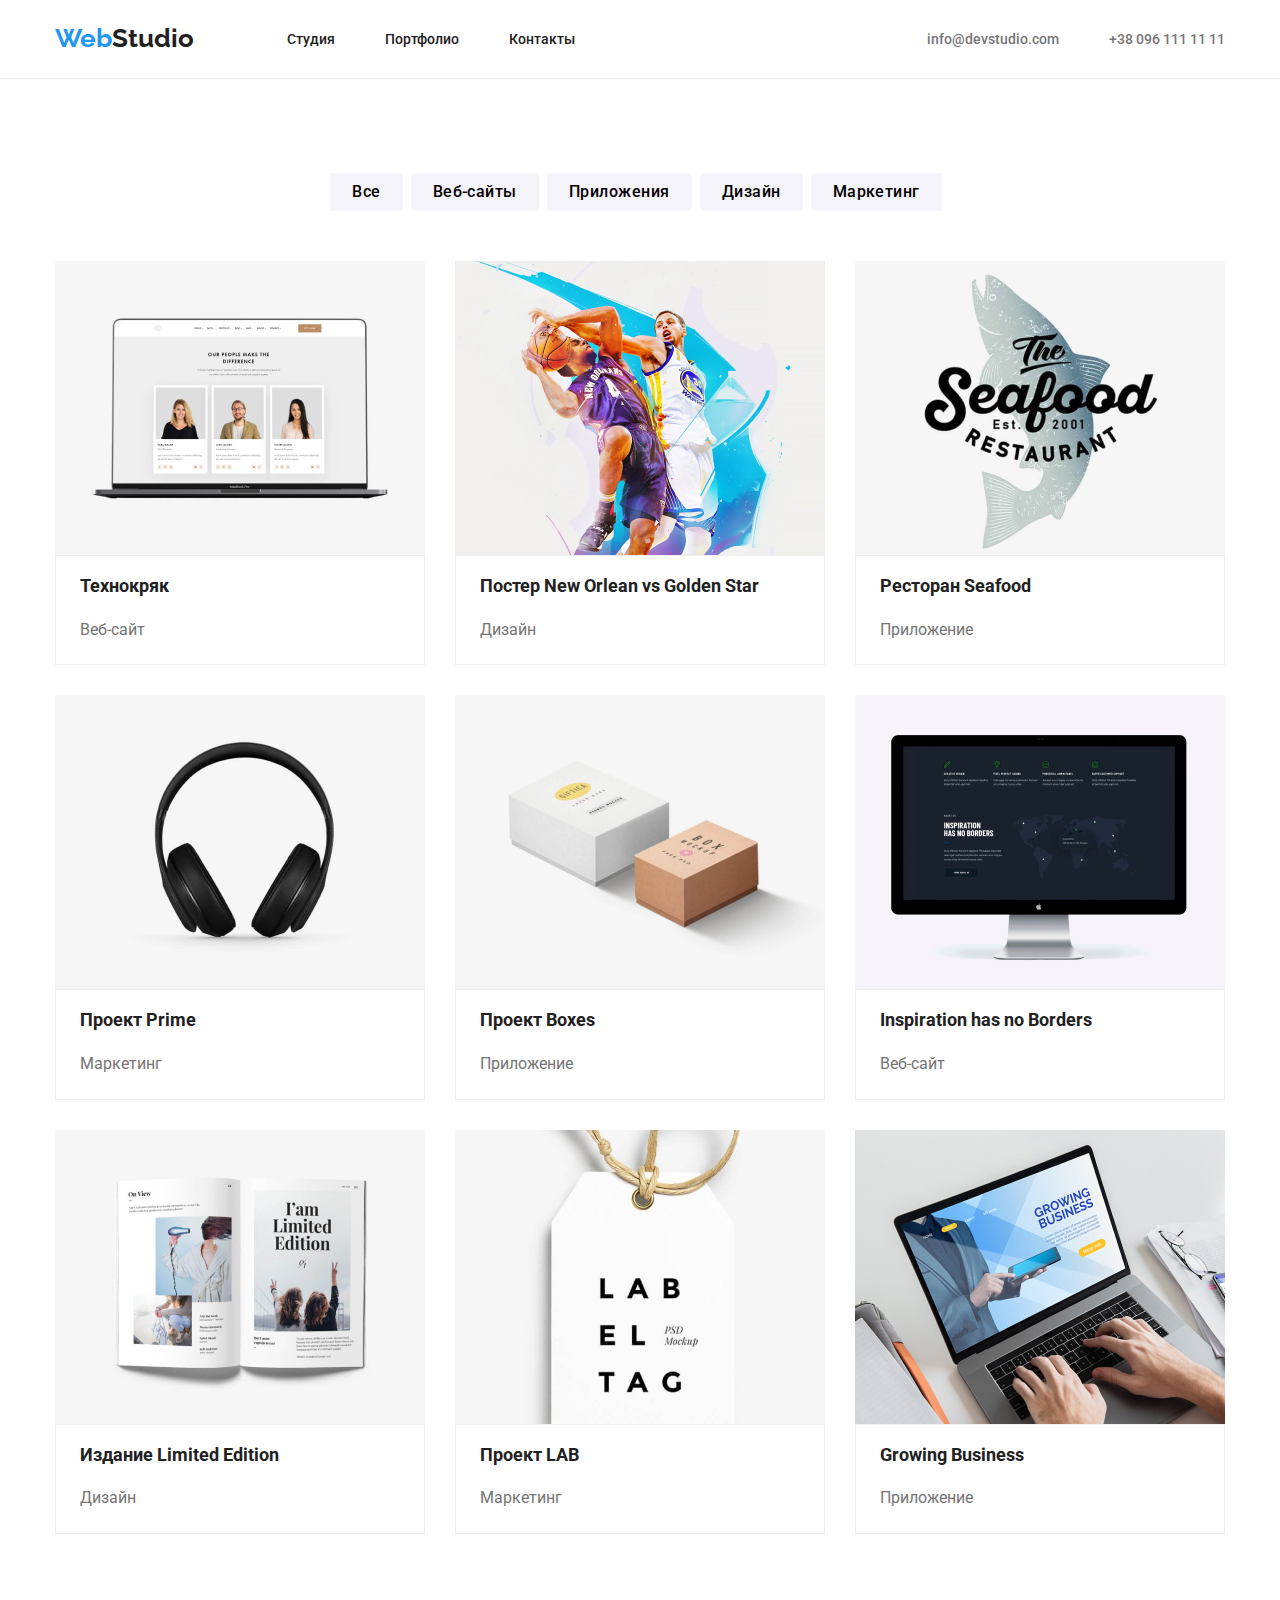
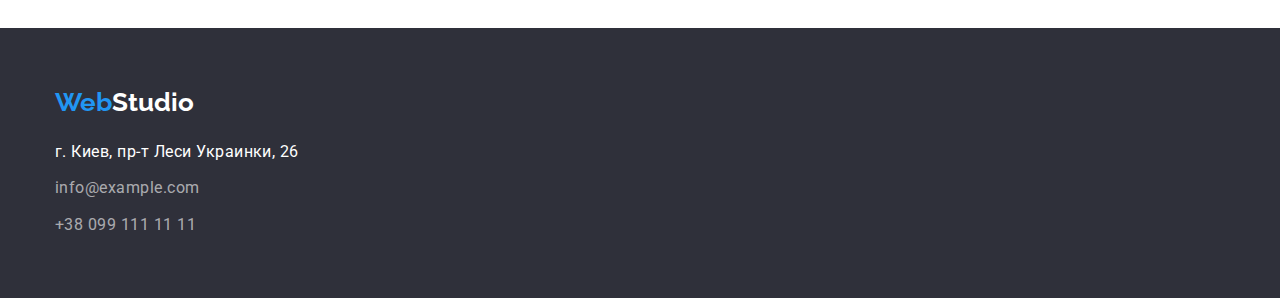
==== portfolio.html @ bd123f01 "pre-commit" ====
<!DOCTYPE html>
<html lang="en">
  <head>
    <meta charset="UTF-8" />
    <meta http-equiv="X-UA-Compatible" content="IE=edge" />
    <meta name="viewport" content="width=device-width, initial-scale=1.0" />
    <title>Портфолио</title>
    <link rel="preconnect" href="https://fonts.googleapis.com" />
    <link rel="preconnect" href="https://fonts.gstatic.com" crossorigin />
    <link
      href="https://fonts.googleapis.com/css2?family=Raleway:wght@700&family=Roboto:wght@400;500;700&display=swap"
      rel="stylesheet"
    />
    <link rel="stylesheet" type="text/css" href="css/styles.css" />
    <link rel="stylesheet" type="text/css" href="css/normalize.css" />
  </head>
  <body>
    <header class="header">
      <section class="header_section section">
        <div class="container header_container">
          <nav>
            <a href="index.html" class="logo"><span>Web</span>Studio</a>
            <ul class="header_navigation">
              <li><a href="index.html">Студия</a></li>
              <li><a href="portfolio.html">Портфолио</a></li>
              <li><a href="#">Контакты</a></li>
            </ul>
          </nav>
          <div class="header_contacts">
            <a href="mailto:info@devstudio.com">info@devstudio.com</a>
            <a href="tel:+38 096 111 11 11">+38 096 111 11 11</a>
          </div>
        </div>
      </section>
    </header>
    <main>
      <section class="navigation section">
        <div class="container">
          <ul class="list">
            <li><button type="button" class="portfolio_button">Все</button></li>
            <li><button type="button" class="portfolio_button">Веб-сайты</button></li>
            <li><button type="button" class="portfolio_button">Приложения</button></li>
            <li><button type="button" class="portfolio_button">Дизайн</button></li>
            <li><button type="button" class="portfolio_button">Маркетинг</button></li>
          </ul>
          <ul class="portfolio_card_list">
            <li class="portfolio_card">
              <img src="images/porfolio_img/porfolio_img_1.jpg" alt="Страница" />
              <div class="portfolio_card_content">
                <h3>Технокряк</h3>
                <p>Веб-сайт</p>
              </div>
            </li>
            <li class="portfolio_card">
              <img src="images/porfolio_img/porfolio_img_2.jpg" alt="Баскетболист" />
              <div class="portfolio_card_content">
                <h3>Постер New Orlean vs Golden Star</h3>
                <p>Дизайн</p>
              </div>
            </li>
            <li class="portfolio_card">
              <img src="images/porfolio_img/porfolio_img_3.jpg" alt="Морепродукты" />
              <div class="portfolio_card_content">
                <h3>Ресторан Seafood</h3>
                <p>Приложение</p>
              </div>
            </li>
            <li class="portfolio_card">
              <img src="images/porfolio_img/porfolio_img_4.jpg" alt="Наушники" />
              <div class="portfolio_card_content">
                <h3>Проект Prime</h3>
                <p>Маркетинг</p>
              </div>
            </li>
            <li class="portfolio_card">
              <img src="images/porfolio_img/porfolio_img_5.jpg" alt="Коробки" />
              <div class="portfolio_card_content">
                <h3>Проект Boxes</h3>
                <p>Приложение</p>
              </div>
            </li>
            <li class="portfolio_card">
              <img src="images/porfolio_img/porfolio_img_6.jpg" alt="Монитор" />
              <div class="portfolio_card_content">
                <h3>Inspiration has no Borders</h3>
                <p>Веб-сайт</p>
              </div>
            </li>
            <li class="portfolio_card">
              <img src="images/porfolio_img/porfolio_img_7.jpg" alt="Книга" />
              <div class="portfolio_card_content">
                <h3>Издание Limited Edition</h3>
                <p>Дизайн</p>
              </div>
            </li>
            <li class="portfolio_card">
              <img src="images/porfolio_img/porfolio_img_8.jpg" alt="Бирка" />
              <div class="portfolio_card_content">
                <h3>Проект LAB</h3>
                <p>Маркетинг</p>
              </div>
            </li>
            <li class="portfolio_card">
              <img src="images/porfolio_img/porfolio_img_9.jpg" alt="Лептоп" />
              <div class="portfolio_card_content">
                <h3>Growing Business</h3>
                <p>Приложение</p>
              </div>
            </li>
          </ul>
        </div>
      </section>
    </main>
    <footer class="section footer_section">
      <div class="container">
        <a href="index.html" class="logo"><span>Web</span>Studio</a>
        <address class="footer_adress">
          <ul class="footer_list">
            <li><a href="#" class="link fst_link">г. Киев, пр-т Леси Украинки, 26</a></li>
            <li><a href="mailto:info@example.com" class="link">info@example.com</a></li>
            <li><a href="tel:+38 099 111 11 11" class="link">+38 099 111 11 11</a></li>
          </ul>
        </address>
      </div>
    </footer>
  </body>
</html>
---- css/styles.css ----
body {
    font-family: 'Roboto', sans-serif;
    color: #212121;
    margin: 0;
    max-width: 100%;
}

.section {
    padding: 94px 0;
}

.container {
    width: 1200px;
    margin: 0 auto;
    padding: 0 15px;
}

li {
list-style-type: none;
}

.header_section {
    border-bottom: 1px solid #ECECEC;
}

header .header_section {
    padding: 24px 0;
}

header .header_container {
    display: flex;
    justify-content: space-between;
}

.header_container nav {
    display: flex;
}

.logo {
    font-size: 26px;
    font-weight: 700;
    font-family: 'Raleway', sans-serif;
}

header .logo {
    margin-right: 93px;
}

 header .logo:hover {
    color: #212121;
    cursor: pointer;
 }

.logo span {
    color: #2196F3;
}

.header_navigation {
    display: flex;
    margin: 0;
    padding: 0;
    align-items: center;
}

.header_navigation li {
    margin-right: 50px;
}

header a {
    color: #212121;
    text-decoration: none;
    font-size: 14px;
    font-weight: 500;

}

header a:hover {
    color: #2196F3;
}

header a:focus {
    color: #2196F3;
}

.header_contacts {
    align-items: center;
    display: flex;
}

.header_contacts a {
    color: #757575;
    margin-left: 50px;
}

section h2 {
    margin: 0;
    font-weight: 700;
    font-size: 36px;
    line-height: 42px;
    margin-bottom: 50px;
    text-align: center;
}

.list {
    margin: 0;
    padding: 0;
    display: flex;
    justify-content: space-between;
}

.main_item {
    background-color: #2F303A;
    text-align: center;
}

.main_item {
    padding: 200px 0;
}

.main_item h1 {
    color: white;
    font-weight: 900;
    font-size: 44px;
    line-height: 1.36;
    letter-spacing: 0.06em;
    margin: 0 0 40px 0;
}

.main_item button {
    background: #2196F3;
    width: 200px;
    height: 50px;
    box-shadow: 0px 4px 4px rgba(0, 0, 0, 0.15);
    border-radius: 4px;
    border: none;
    font-size: 16px;
    line-height: 1.88em;
    font-weight: 700;
    color: #FFFFFF;
}

.main_item button:hover {
    background: #188CE8;
    border: none;
    cursor: pointer;
    transition: 0.5s;
}

.main_item button:focus {
    background: #188CE8;
}

.main_item button:active {
    background: #188CE8;
}

.why_me {
    /* background: #E5E5E5; */
    letter-spacing: 0.03em;
}

.why_me_column {
    width: 370px;
    margin-right: 30px;
}

.why_me p {
    margin-top: 0;
    font-size: 14px;
    font-weight: 700;
    line-height: 1.71;
}

.why_me .secondary_text {
    color: #757575;
    font-weight: 400;
}

.about_us {
    /* background: #E5E5E5; */
    padding-top: 0;
}

.about_us img {
    width: 370px;
    height: 294px;
}

.our_team {
    background: #F5F4FA;
    text-align: center;
    letter-spacing: 0.03em;
}

.our_team_column {
    background-color: #FFFFFF;
    box-shadow: 0px 1px 3px rgba(0, 0, 0, 0.12), 0px 1px 1px rgba(0, 0, 0, 0.14), 0px 2px 1px rgba(0, 0, 0, 0.2);
    border-radius: 0px 0px 4px 4px;
}

.our_team_column_content {
    padding: 30px;
}

.our_team img {
    width: 270px;
    height: 260px;
}

.our_team h3 {
    font-weight: 500;
    margin-top: 0;
    font-size: 16px;
    line-height: 1.18;
}

.our_team .secondary_text {
    color: #757575;
    font-size: 16px;
    font-weight: 400;
    margin-bottom: 0;
    line-height: 1.18;
}

.navigation {
    text-align: center;
    padding-bottom: 94px;
}

.navigation .list {
    display: flex;
    justify-content: center;
}

.navigation .list li {
    margin-right: 8px;
}

.portfolio_button {
    font-family: 'Roboto';
    height: 38px;
    background-color: #F5F4FA;
    font-size: 16px;
    font-weight: 500;
    line-height: 1.62;
    border-radius: 4px;
    letter-spacing: 0.03em;
    padding: 0 22px;
    border: none;
}

.portfolio_button:hover {
    background-color: #2196F3;
    color: #FFFFFF;
    border: none;
    cursor: pointer;
    transition: 0.5s;
}

.portfolio_card_list {
    display: flex;
    flex-wrap: wrap;
    padding: 0;
    margin: 50px 0 0 0;
    gap: 30px;
    text-align: left;
}

.portfolio_card {
    background: #FFFFFF;
}

.portfolio_card img {
    width: 370px;
    height: 294px;
}

.portfolio_card_content {
    padding: 20px 24px;
    border: 1px solid #EEEEEE;
}

.portfolio_card h3 {
    margin-top: 0;
    font-size: 18px;
    font-weight: 700;
}

.portfolio_card p {
    color: #757575;
    font-size: 16px;
    font-weight: 400;
    margin-bottom: 0;
    line-height: 1.86;
}

footer {
    background-color: #2F303A;
}

.footer_section {
    padding: 60px 0;
}

.footer_section .logo {
    color: #FFFFFF;
    text-decoration: none;
}

.footer_section .logo:hover {
    color: #FFFFFF;
    cursor: pointer;
}

.footer_section .link {
    color: rgba(255, 255, 255, 0.6);;
    font-style: normal;
    text-decoration: none;
    line-height: 1.71;
    letter-spacing: 0.03em;
}

.footer_adress .fst_link {
    color: #FFFFFF;
}

address a:hover {
    color: rgba(255, 255, 255, 0.6);
}

.footer_adress ul {
    padding: 0;
    margin: 20px 0 0 0; 
}

.footer_adress li {
    margin-bottom: 9px;
}

.footer_adress li:last-child {
    margin:0;
}
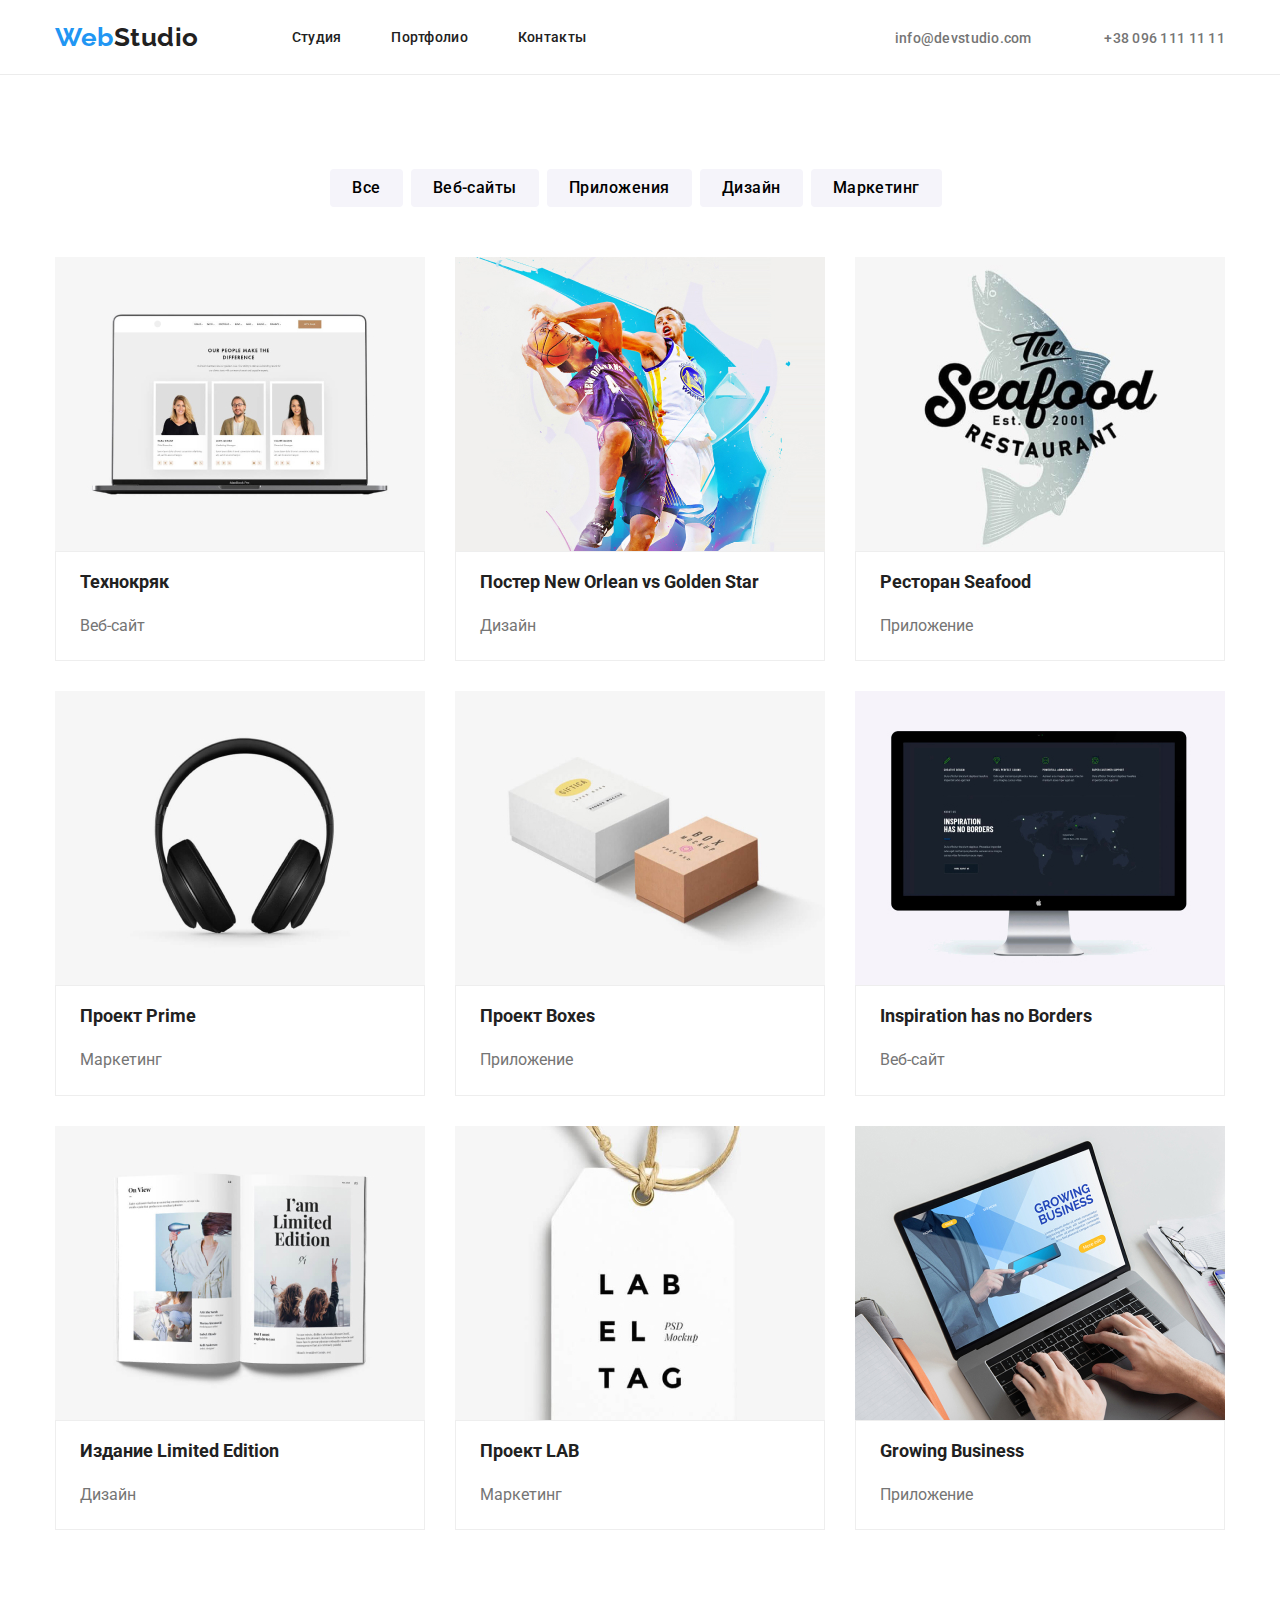
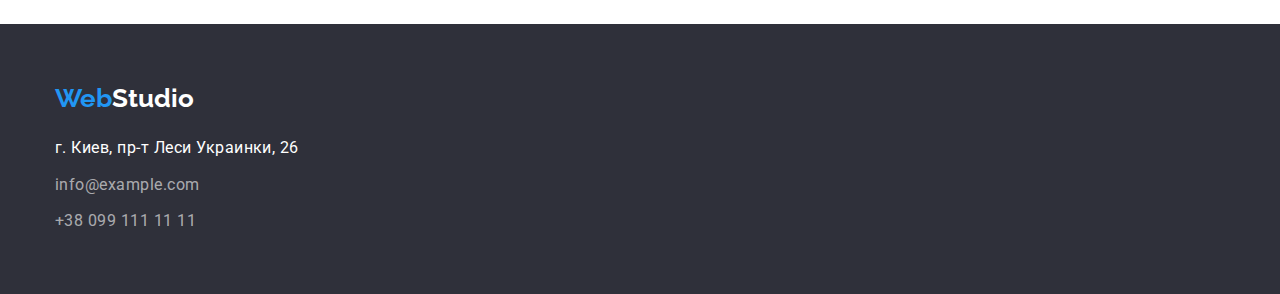
==== commit 37d05eee: "8" ====
--- a/portfolio.html
+++ b/portfolio.html
@@ -1,18 +1,21 @@
 <!DOCTYPE html>
 <html lang="en">
   <head>
-    <meta charset="UTF-8" />
-    <meta http-equiv="X-UA-Compatible" content="IE=edge" />
-    <meta name="viewport" content="width=device-width, initial-scale=1.0" />
-    <title>Портфолио</title>
+    <meta charset="utf-8" />
+    <link rel="stylesheet" type="text/css" href="css/styles.css" />
+    <link rel="stylesheet" type="text/css" href="css/normalize.css" />
+    <link rel="stylesheet" type="text/css" href="css/icons.css" />
+    <title>Домашнее задание 3</title>
     <link rel="preconnect" href="https://fonts.googleapis.com" />
     <link rel="preconnect" href="https://fonts.gstatic.com" crossorigin />
     <link
-      href="https://fonts.googleapis.com/css2?family=Raleway:wght@700&family=Roboto:wght@400;500;700&display=swap"
+      href="https://fonts.googleapis.com/css2?family=Raleway:wght@700&family=Roboto:wght@400;500;700;900&display=swap"
       rel="stylesheet"
     />
-    <link rel="stylesheet" type="text/css" href="css/styles.css" />
-    <link rel="stylesheet" type="text/css" href="css/normalize.css" />
+    <link
+      rel="stylesheet"
+      href="https://i.icomoon.io/public/temp/7fe6f21987/UntitledProject/style.css"
+    />
   </head>
   <body>
     <header class="header">
@@ -27,8 +30,10 @@
             </ul>
           </nav>
           <div class="header_contacts">
-            <a href="mailto:info@devstudio.com">info@devstudio.com</a>
-            <a href="tel:+38 096 111 11 11">+38 096 111 11 11</a>
+            <a href="mailto:info@devstudio.com"
+              ><span class="icon-envelope"></span>info@devstudio.com</a
+            >
+            <a href="tel:+38 096 111 11 11"><span class="icon-Vector"></span>+38 096 111 11 11</a>
           </div>
         </div>
       </section>
--- a/css/styles.css
+++ b/css/styles.css
@@ -71,10 +71,23 @@
     text-decoration: none;
     font-size: 14px;
     font-weight: 500;
-
+    line-height: 1;
+    letter-spacing: 0.02em;
+    display: flex;
+    align-items: flex-end;
 }
 
 header a:hover {
+    color: #2196F3;
+    stroke: #2196F3;
+    fill: #2196F3;
+}
+
+.header a:hover .icon-envelope:before {
+    color: #2196F3;
+}
+
+.header a:hover .icon-Vector:before {
     color: #2196F3;
 }
 
@@ -109,11 +122,13 @@
 }
 
 .main_item {
-    background-color: #2F303A;
-    text-align: center;
-}
-
-.main_item {
+    background: linear-gradient(to right, rgba(47, 48, 58, 0.4), rgba(47, 48, 58, 0.4)), url(/images/background.jpg);
+    background-position: center;
+    background-repeat: no-repeat;
+    background-size: cover;
+    position: relative;
+    z-index: 1;
+    text-align: center;
     padding: 200px 0;
 }
 
@@ -164,6 +179,17 @@
     margin-right: 30px;
 }
 
+.why_me_column .why_me_icon{
+    text-align: center;
+    font-size: 70px;
+    width: 100%;
+    display: inline-table;
+    padding: 25px 0;
+    background: #F5F4FA;
+    border-radius: 4px;
+    margin-bottom: 30px;
+}
+
 .why_me p {
     margin-top: 0;
     font-size: 14px;
@@ -196,10 +222,37 @@
     background-color: #FFFFFF;
     box-shadow: 0px 1px 3px rgba(0, 0, 0, 0.12), 0px 1px 1px rgba(0, 0, 0, 0.14), 0px 2px 1px rgba(0, 0, 0, 0.2);
     border-radius: 0px 0px 4px 4px;
+    padding-bottom: 20px;
 }
 
 .our_team_column_content {
     padding: 30px;
+}
+
+.our_team_column .our_team_links {
+    padding: 0 32px;
+    font-size: 20px;
+    color: #757575;
+}
+
+.our_team_links li {
+    height: 44px;
+    width: 44px;
+    padding: 12px;
+    border: none;
+    border-radius: 50%;
+}
+
+.our_team_links li:hover {
+    color: white;
+    fill: white;
+    background-color: #2196F3;
+    cursor: pointer;
+}
+
+.our_team_links li:hover span::before  {
+    color: white;
+    transition: 0.5s;
 }
 
 .our_team img {
@@ -220,6 +273,10 @@
     font-weight: 400;
     margin-bottom: 0;
     line-height: 1.18;
+}
+
+.regular_customers_links li {
+    font-size: 100px;
 }
 
 .navigation {
--- a/css/icons.css
+++ b/css/icons.css
@@ -0,0 +1,295 @@
+@font-face {
+    font-family: 'icons';
+    src: url('fonts/icons.eot?wwp0do');
+    src: url('fonts/icons.eot?wwp0do#iefix') format('embedded-opentype'),
+        url('fonts/icons.ttf?wwp0do') format('truetype'),
+        url('fonts/icons.woff?wwp0do') format('woff'),
+        url('fonts/icons.svg?wwp0do#icons') format('svg');
+    font-weight: normal;
+    font-style: normal;
+    font-display: block;
+}
+
+[class^="icon-"],
+[class*=" icon-"] {
+    /* use !important to prevent issues with browser extensions that change fonts */
+    font-family: 'icons' !important;
+    font-style: normal;
+    font-weight: normal;
+    font-variant: normal;
+    text-transform: none;
+    line-height: 1;
+
+    /* Enable Ligatures ================ */
+    letter-spacing: 0;
+    -webkit-font-feature-settings: "liga";
+    -moz-font-feature-settings: "liga=1";
+    -moz-font-feature-settings: "liga";
+    -ms-font-feature-settings: "liga" 1;
+    font-feature-settings: "liga";
+    -webkit-font-variant-ligatures: discretionary-ligatures;
+    font-variant-ligatures: discretionary-ligatures;
+
+    /* Better Font Rendering =========== */
+    -webkit-font-smoothing: antialiased;
+    -moz-osx-font-smoothing: grayscale;
+}
+
+.icon-Logo-1:before {
+    content: "\e903";
+    color: #afb1b8;
+    width: 106px;
+    height: 60px;
+}
+
+.icon-Logo:before {
+    content: "\e907";
+    color: #afb1b8;
+    width: 106px;
+    height: 60px;
+}
+
+.icon-astronaut-1 .path1:before {
+    content: "\e90d";
+    color: rgb(33, 150, 243);
+}
+
+.icon-astronaut-1 .path2:before {
+    content: "\e90e";
+    margin-left: -1em;
+    color: rgb(33, 150, 243);
+}
+
+.icon-astronaut-1 .path3:before {
+    content: "\e90f";
+    margin-left: -1em;
+    color: rgb(33, 150, 243);
+}
+
+.icon-astronaut-1 .path4:before {
+    content: "\e910";
+    margin-left: -1em;
+    color: rgb(33, 150, 243);
+}
+
+.icon-astronaut-1 .path5:before {
+    content: "\e911";
+    margin-left: -1em;
+    color: rgb(33, 150, 243);
+}
+
+.icon-astronaut-1 .path6:before {
+    content: "\e912";
+    margin-left: -1em;
+    color: rgb(33, 150, 243);
+}
+
+.icon-astronaut-1 .path7:before {
+    content: "\e913";
+    margin-left: -1em;
+    color: rgb(33, 150, 243);
+}
+
+.icon-astronaut-1 .path8:before {
+    content: "\e914";
+    margin-left: -1em;
+    color: rgb(33, 150, 243);
+}
+
+.icon-astronaut-1 .path9:before {
+    content: "\e915";
+    margin-left: -1em;
+    color: rgb(33, 150, 243);
+}
+
+.icon-astronaut-1 .path10:before {
+    content: "\e916";
+    margin-left: -1em;
+    color: rgb(33, 150, 243);
+}
+
+.icon-astronaut-1 .path11:before {
+    content: "\e917";
+    margin-left: -1em;
+    color: rgb(33, 150, 243);
+}
+
+.icon-astronaut-1 .path12:before {
+    content: "\e918";
+    margin-left: -1em;
+    color: rgb(33, 150, 243);
+}
+
+.icon-astronaut-1 .path13:before {
+    content: "\e919";
+    margin-left: -1em;
+    color: rgb(33, 150, 243);
+}
+
+.icon-astronaut-1 .path14:before {
+    content: "\e91a";
+    margin-left: -1em;
+    color: rgb(33, 150, 243);
+}
+
+.icon-astronaut-1 .path15:before {
+    content: "\e91b";
+    margin-left: -1em;
+    color: rgb(33, 150, 243);
+}
+
+.icon-astronaut-1 .path16:before {
+    content: "\e91c";
+    margin-left: -1em;
+    color: rgb(33, 150, 243);
+}
+
+.icon-astronaut-1 .path17:before {
+    content: "\e91d";
+    margin-left: -1em;
+    color: rgb(33, 150, 243);
+}
+
+.icon-astronaut-1 .path18:before {
+    content: "\e91e";
+    margin-left: -1em;
+    color: rgb(33, 33, 33);
+}
+
+.icon-astronaut-1 .path19:before {
+    content: "\e91f";
+    margin-left: -1em;
+    color: rgb(33, 33, 33);
+}
+
+.icon-astronaut-1 .path20:before {
+    content: "\e920";
+    margin-left: -1em;
+    color: rgb(33, 33, 33);
+}
+
+.icon-astronaut-1 .path21:before {
+    content: "\e921";
+    margin-left: -1em;
+    color: rgb(33, 33, 33);
+}
+
+.icon-diagram-1 .path1:before {
+    content: "\e922";
+    color: rgb(33, 150, 243);
+}
+
+.icon-diagram-1 .path2:before {
+    content: "\e923";
+    margin-left: -1em;
+    color: rgb(33, 150, 243);
+}
+
+.icon-diagram-1 .path3:before {
+    content: "\e924";
+    margin-left: -1em;
+    color: rgb(33, 150, 243);
+}
+
+.icon-diagram-1 .path4:before {
+    content: "\e925";
+    margin-left: -1em;
+    color: rgb(33, 150, 243);
+}
+
+.icon-diagram-1 .path5:before {
+    content: "\e926";
+    margin-left: -1em;
+    color: rgb(33, 33, 33);
+}
+
+.icon-clock-1 .path1:before {
+    content: "\e927";
+    color: rgb(33, 33, 33);
+}
+
+.icon-clock-1 .path2:before {
+    content: "\e928";
+    margin-left: -1em;
+    color: rgb(33, 150, 243);
+}
+
+.icon-clock-1 .path3:before {
+    content: "\e929";
+    margin-left: -1em;
+    color: rgb(33, 150, 243);
+}
+
+.icon-clock-1 .path4:before {
+    content: "\e92a";
+    margin-left: -1em;
+    color: rgb(33, 150, 243);
+}
+
+.icon-Objectobject3:before {
+    content: "\e908";
+    color: #afb1b8;
+}
+
+.icon-Group .path1:before {
+    content: "\e92b";
+    color: rgb(33, 33, 33);
+}
+
+.icon-Group .path2:before {
+    content: "\e92c";
+    margin-left: -0.9423828125em;
+    color: rgb(33, 150, 243);
+}
+
+.icon-groupgroup2:before {
+    content: "\e901";
+    color: #afb1b8;
+}
+
+.icon-groupgroup:before {
+    content: "\e902";
+    color: #2196f3;
+}
+
+.icon-Unionunion:before {
+    content: "\e904";
+    color: #afb1b8;
+    width: 106px;
+    height: 60px;
+}
+
+.icon-linkedin-1linkedit:before {
+    content: "\e900";
+    color: #afb1b8;
+}
+
+.icon-Vectorfacebook:before {
+    content: "\e905";
+    color: #afb1b8;
+}
+
+.icon-Vectortwittter:before {
+    content: "\e906";
+    color: #afb1b8;
+}
+
+.icon-instagram:before {
+    content: "\ea92";
+}
+
+.icon-Vector:before {
+    content: "\e90b";
+    color: #757575;
+    line-height: 1;
+    font-size: 16px;
+    margin-right: 10px;
+}
+
+.icon-envelope:before {
+    content: "\e90c";
+    color: #757575;
+    line-height: 1;
+    font-size: 16px;
+    margin-right: 10px;
+}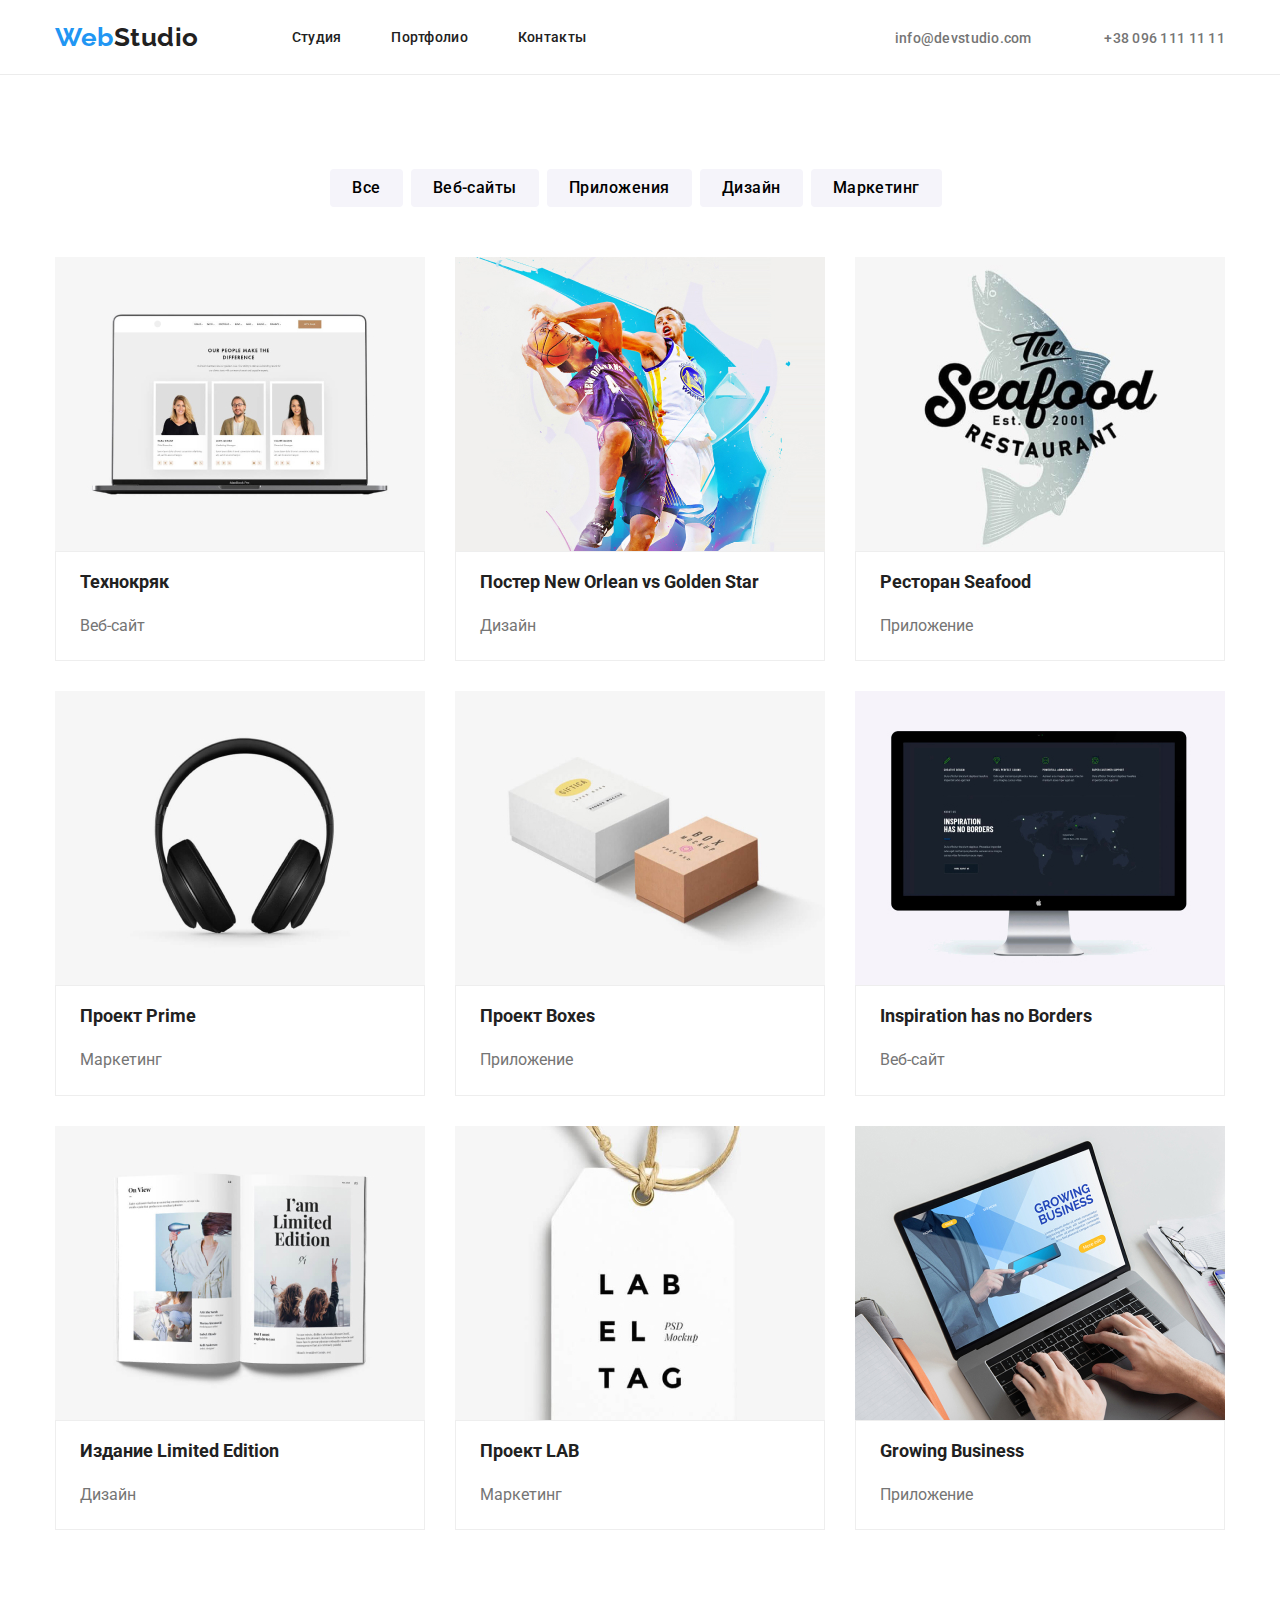
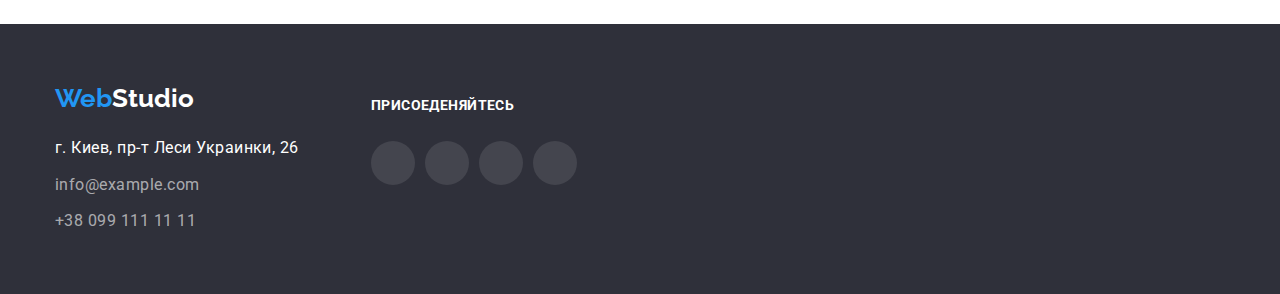
==== commit 7d750b0a: "Update portfolio.html" ====
--- a/portfolio.html
+++ b/portfolio.html
@@ -14,7 +14,7 @@
     />
     <link
       rel="stylesheet"
-      href="https://i.icomoon.io/public/temp/7fe6f21987/UntitledProject/style.css"
+      href="https://i.icomoon.io/public/temp/1f0daa8adf/UntitledProject/style.css"
     />
   </head>
   <body>
@@ -117,15 +117,34 @@
       </section>
     </main>
     <footer class="section footer_section">
-      <div class="container">
-        <a href="index.html" class="logo"><span>Web</span>Studio</a>
-        <address class="footer_adress">
-          <ul class="footer_list">
-            <li><a href="#" class="link fst_link">г. Киев, пр-т Леси Украинки, 26</a></li>
-            <li><a href="mailto:info@example.com" class="link">info@example.com</a></li>
-            <li><a href="tel:+38 099 111 11 11" class="link">+38 099 111 11 11</a></li>
+      <div class="container footer-container">
+        <div class="footer-content">
+          <a href="index.html" class="logo"><span>Web</span>Studio</a>
+          <address class="footer_adress">
+            <ul class="footer_list">
+              <li><a href="#" class="link fst_link">г. Киев, пр-т Леси Украинки, 26</a></li>
+              <li><a href="mailto:info@example.com" class="link">info@example.com</a></li>
+              <li><a href="tel:+38 099 111 11 11" class="link">+38 099 111 11 11</a></li>
+            </ul>
+          </address>
+        </div>
+        <div class="footer-socials">
+          <p>ПРИСОЕДЕНЯЙТЕСЬ</p>
+          <ul class="list">
+            <li>
+              <a href="#" class="link"><span class="icon-instagram"></span></a>
+            </li>
+            <li>
+              <a href="#" class="link"><span class="icon-Vectortwittter"></span></a>
+            </li>
+            <li>
+              <a href="#" class="link"><span class="icon-Vectorfacebook"></span></a>
+            </li>
+            <li>
+              <a href="#" class="link"><span class="icon-linkedin-1linkedit"></span></a>
+            </li>
           </ul>
-        </address>
+        </div>
       </div>
     </footer>
   </body>
--- a/css/styles.css
+++ b/css/styles.css
@@ -275,8 +275,39 @@
     line-height: 1.18;
 }
 
-.regular_customers_links li {
-    font-size: 100px;
+.regular_customers .regular_customers_links {
+    text-align: center;
+}
+
+.regular_customers_links a {
+    display: block;
+    font-size: 50px;
+    border: 1px solid #AFB1B8;
+    border-radius: 4px;
+    width: 170px;
+    height: 92px;
+    line-height: 1;
+    padding: 20px 0 15px;
+}
+
+.regular_customers_links a:hover {
+    cursor: pointer;
+    border-color: #2196F3;
+}
+
+.regular_customers_links a:active {
+    cursor: pointer;
+    border-color: #2196F3;
+}
+
+.regular_customers_links li:hover span::before {
+    color: #2196F3;
+    transition: 0.5s;
+}
+
+.regular_customers_links li:active span::before {
+    color: #2196F3;
+    transition: 0.5s;
 }
 
 .navigation {
@@ -359,6 +390,10 @@
     padding: 60px 0;
 }
 
+.footer_section .footer-container {
+    display: flex;
+}
+
 .footer_section .logo {
     color: #FFFFFF;
     text-decoration: none;
@@ -396,4 +431,38 @@
 
 .footer_adress li:last-child {
     margin:0;
+}
+
+.footer-socials {
+    padding: 0 0 0 72px;
+}
+
+.footer-socials p {
+    font-weight: 700;
+    font-size: 14px;
+    margin-bottom: 15px;
+    line-height: 3;
+    letter-spacing: 0.03em;
+    color: #FFFFFF;
+}
+
+.footer_section .footer-socials a {
+    background: rgba(255, 255, 255, 0.1);
+    border-radius: 50%;
+    padding: 6px;
+    margin-right: 10px;
+    display: block;
+    width: 44px;
+    height: 44px;
+    text-align: center;
+    font-size: 20px;
+}
+
+.footer_section .footer-socials span::before {
+    color: #FFFFFF;
+}
+
+.footer_section .footer-socials a:hover {
+    background-color: #2196F3;
+    transition: 00.5s;
 }--- a/css/icons.css
+++ b/css/icons.css
@@ -38,15 +38,11 @@
 .icon-Logo-1:before {
     content: "\e903";
     color: #afb1b8;
-    width: 106px;
-    height: 60px;
 }
 
 .icon-Logo:before {
     content: "\e907";
     color: #afb1b8;
-    width: 106px;
-    height: 60px;
 }
 
 .icon-astronaut-1 .path1:before {
@@ -249,14 +245,12 @@
 
 .icon-groupgroup:before {
     content: "\e902";
-    color: #2196f3;
+    color: #AFB1B8;
 }
 
 .icon-Unionunion:before {
     content: "\e904";
     color: #afb1b8;
-    width: 106px;
-    height: 60px;
 }
 
 .icon-linkedin-1linkedit:before {
